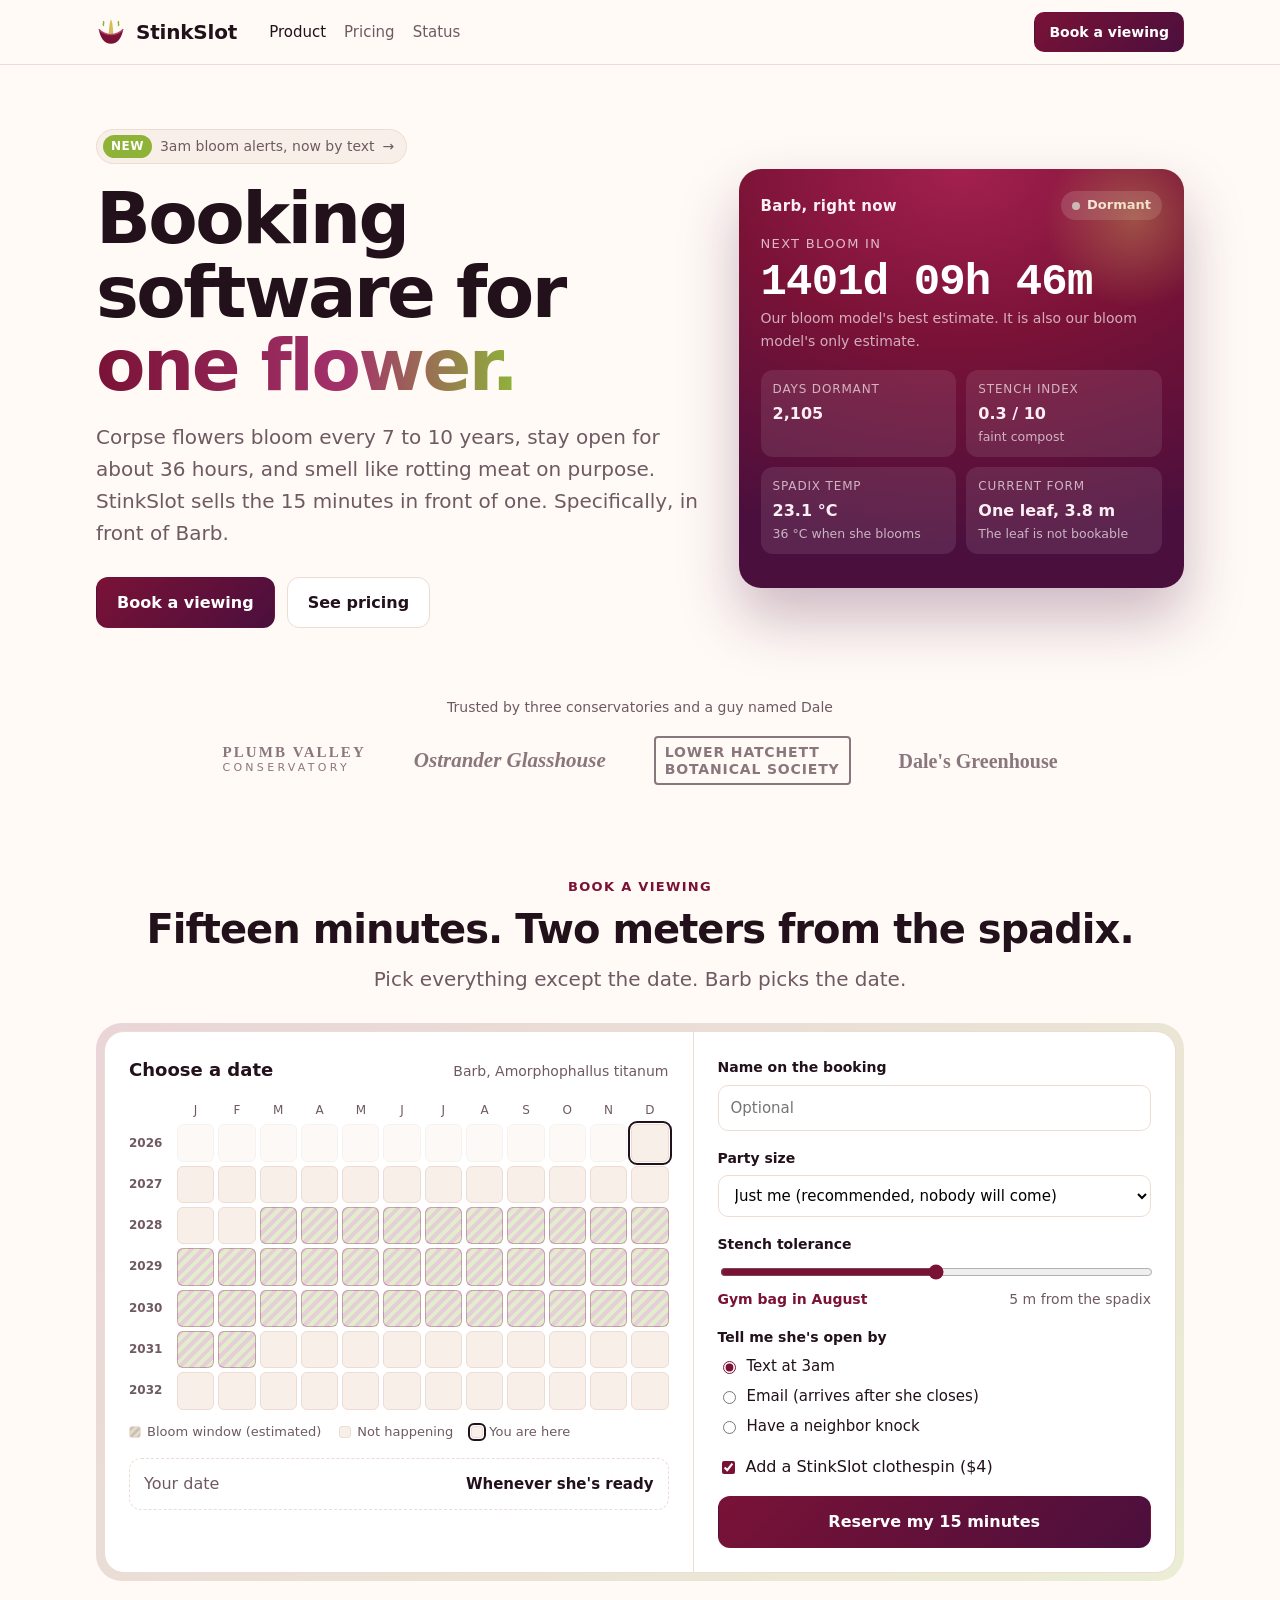
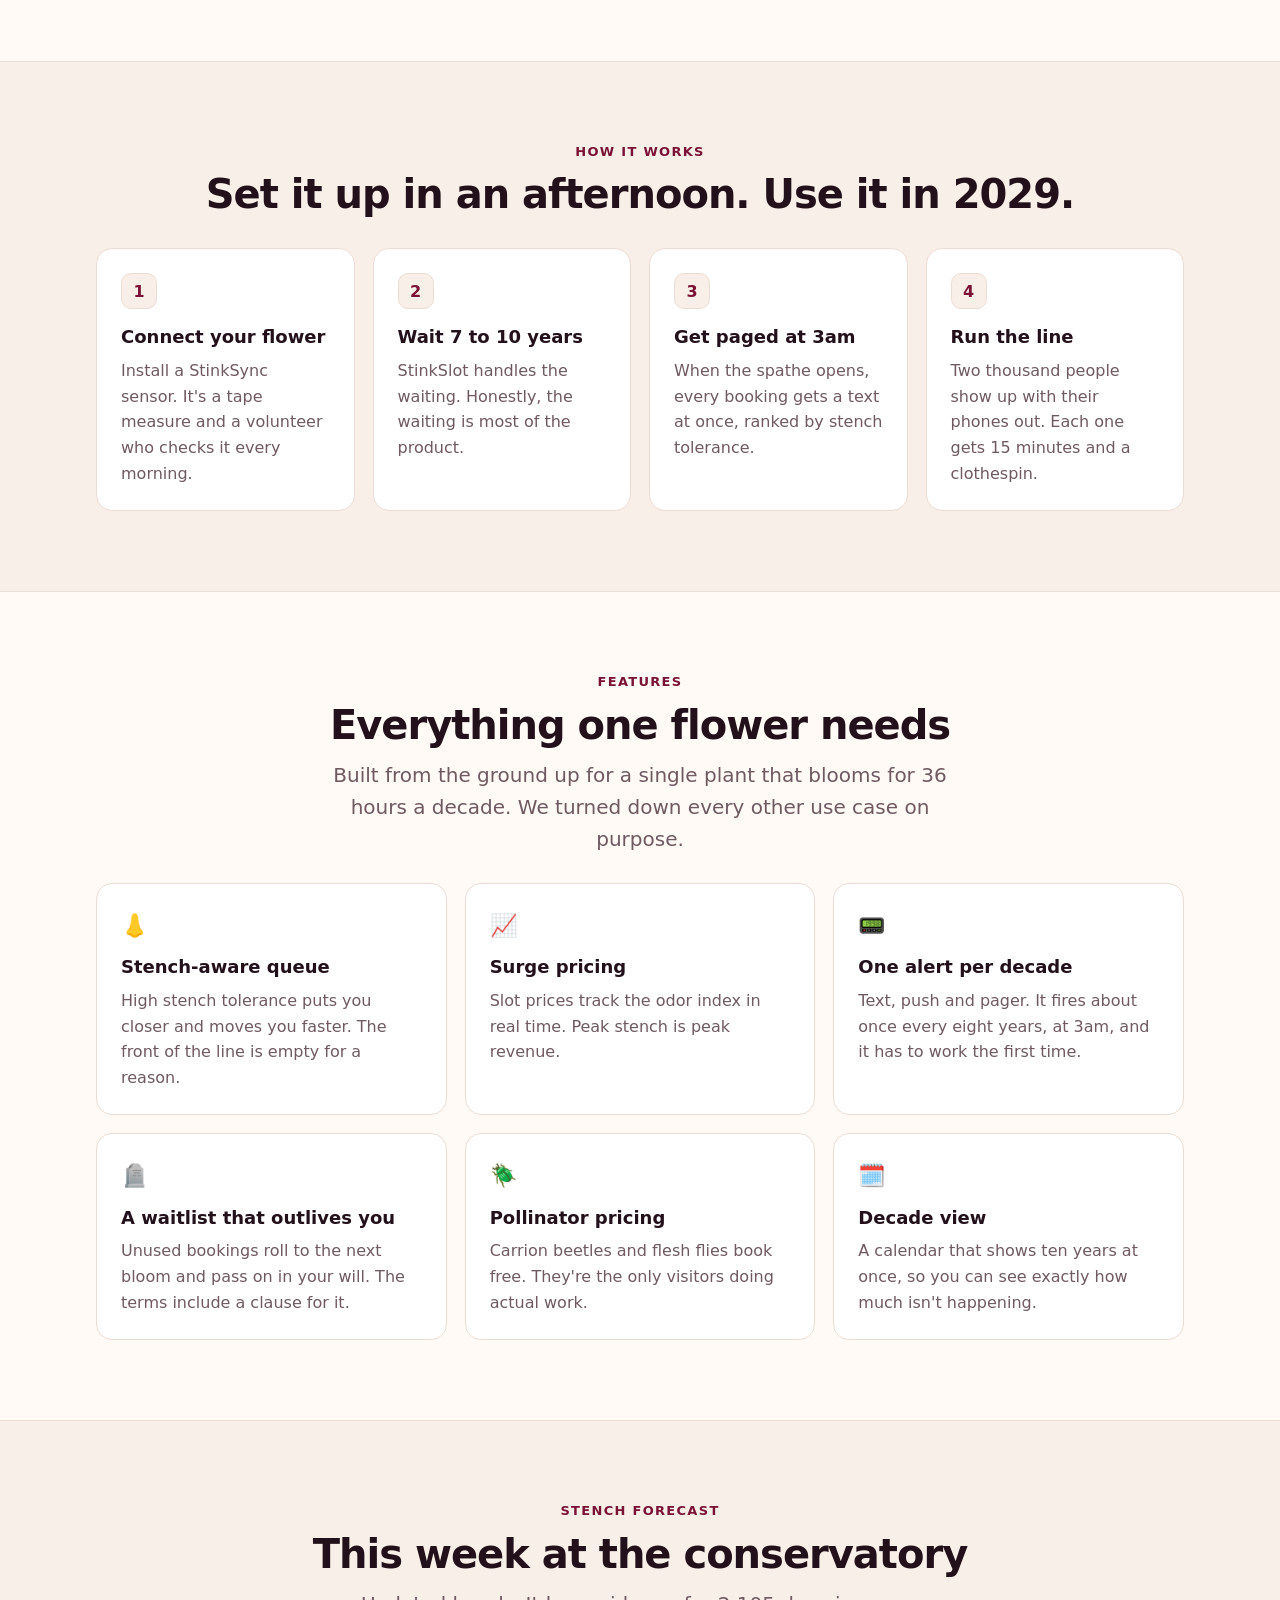
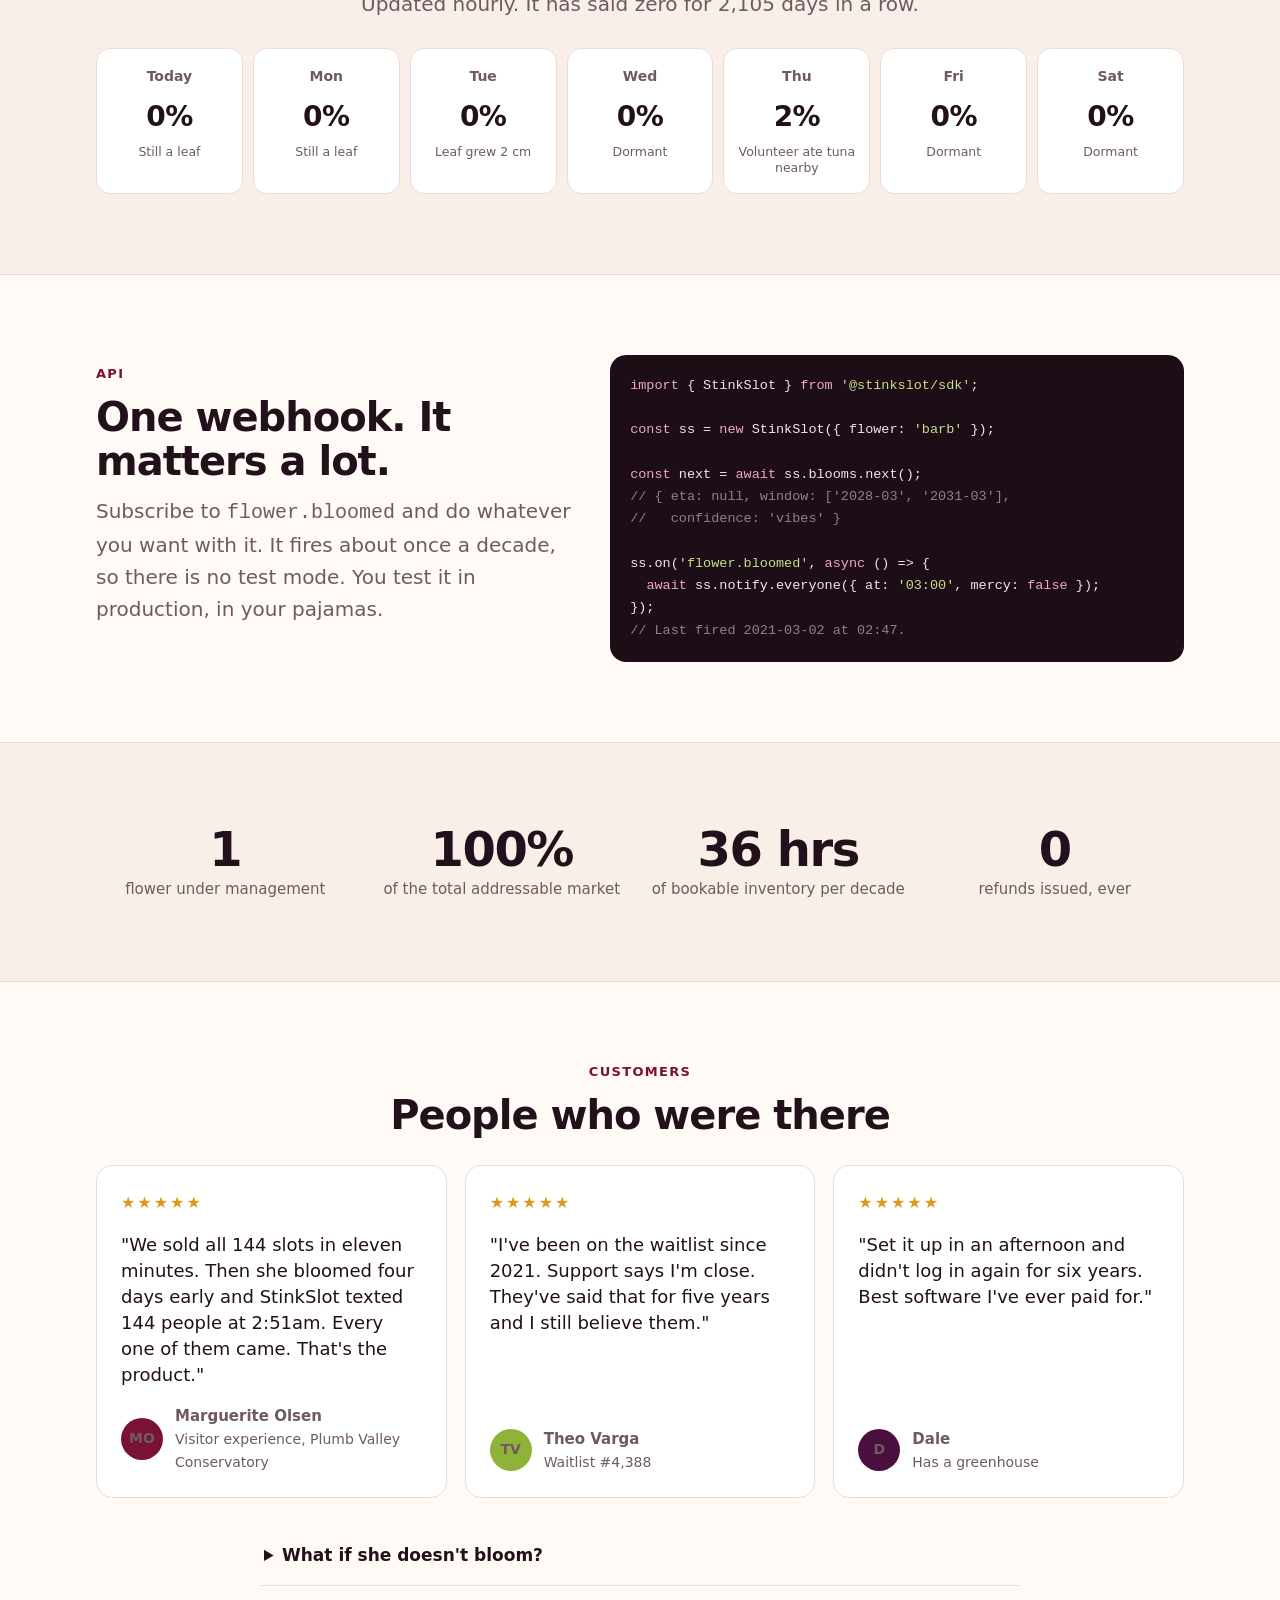
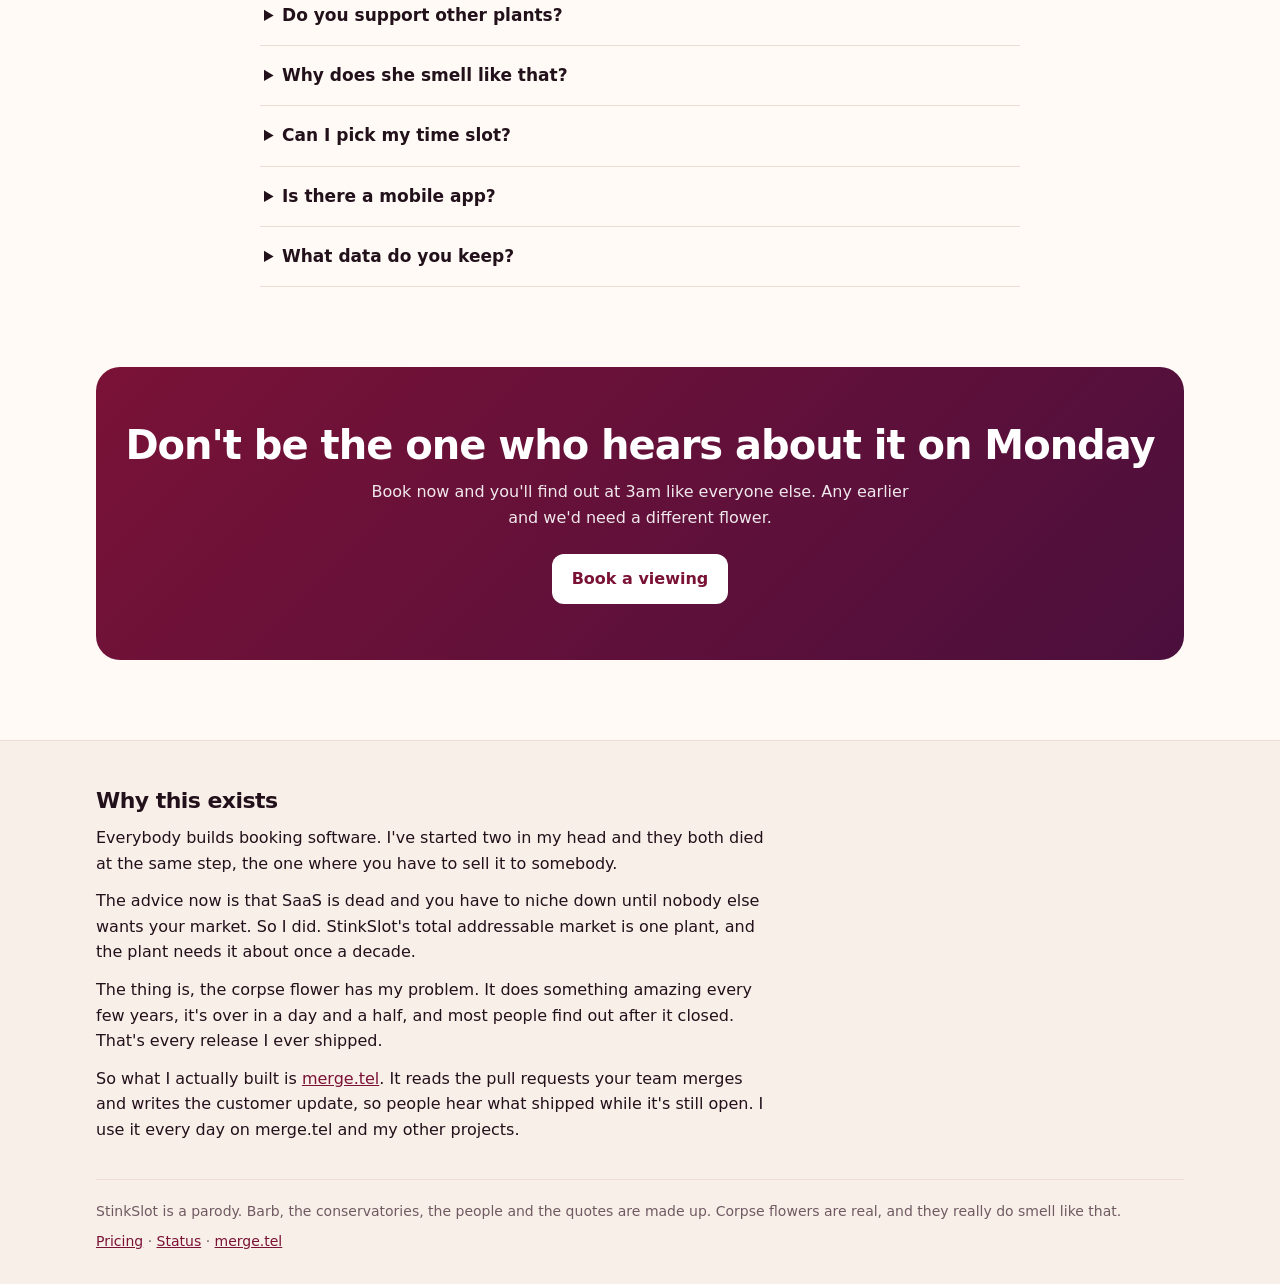
==== index.html @ 562922c7 "StinkSlot: booking software for one corpse flower A parody landing page, pricing and status page, wi" ====
<!doctype html>
<html lang="en">
<head>
<meta charset="utf-8">
<meta name="viewport" content="width=device-width, initial-scale=1">
<title>StinkSlot · Booking software for one flower</title>
<meta name="description" content="StinkSlot books the 15-minute viewing slots in front of a corpse flower. It blooms every 7 to 10 years, stays open about 36 hours and smells like rotting meat. A parody.">
<meta property="og:title" content="StinkSlot · Booking software for one flower">
<meta property="og:description" content="Corpse flowers bloom every 7 to 10 years and smell like rotting meat. StinkSlot sells the 15 minutes in front of one. A parody.">
<meta property="og:image" content="https://mergetel.github.io/stinkslot/assets/og.png">
<meta property="og:type" content="website">
<meta name="twitter:card" content="summary_large_image">
<link rel="icon" href="assets/favicon.svg" type="image/svg+xml">
<link rel="stylesheet" href="assets/site.css">
<style>
  .hero { padding: 64px 0 40px; }
  .hero-grid { display: grid; grid-template-columns: 1.15fr .85fr; gap: 40px; align-items: center; }
  .hero .ctas { display: flex; flex-wrap: wrap; gap: 12px; }

  /* Barb, right now */
  .live { position: relative; padding: 22px; border-radius: 22px; color: #fbeff3; background: radial-gradient(120% 90% at 50% 0%, #a3204f 0%, var(--brand) 45%, var(--brand-2) 100%); box-shadow: 0 30px 60px rgba(75, 15, 61, .28); overflow: hidden; }
  .live::after { content: ''; position: absolute; right: -40px; top: -40px; width: 180px; height: 180px; border-radius: 50%; background: radial-gradient(circle, rgba(212, 189, 92, .35), transparent 70%); }
  .live-top { display: flex; align-items: center; justify-content: space-between; gap: 12px; margin-bottom: 14px; }
  .live-top b { font-size: 15px; letter-spacing: .02em; }
  .pill { display: inline-flex; align-items: center; gap: 7px; padding: 4px 11px; border-radius: 999px; background: rgba(255, 255, 255, .14); font-size: 13px; font-weight: 600; }
  .pill i { width: 8px; height: 8px; border-radius: 50%; background: var(--dormant); }
  .count { margin: 4px 0 2px; font: 800 clamp(30px, 4.4vw, 44px)/1.05 ui-monospace, SFMono-Regular, Menlo, Consolas, monospace; letter-spacing: -.02em; font-variant-numeric: tabular-nums; color: #fff; }
  .count-label { margin: 0; font-size: 13px; text-transform: uppercase; letter-spacing: .1em; opacity: .75; }
  .live dl { display: grid; grid-template-columns: 1fr 1fr; gap: 10px; margin: 18px 0 12px; }
  .live dl div { padding: 10px 12px; border-radius: 12px; background: rgba(255, 255, 255, .09); }
  .live dt { font-size: 12px; text-transform: uppercase; letter-spacing: .07em; opacity: .7; }
  .live dd { margin: 2px 0 0; font-weight: 700; font-variant-numeric: tabular-nums; }
  .live dd small { display: block; font-weight: 500; opacity: .7; font-size: 12.5px; }
  .live .fine { color: rgba(251, 239, 243, .7); margin: 0; }

  /* Logos */
  .logos { padding: 28px 0 12px; }
  .logos p { margin: 0 0 18px; color: var(--muted); font-size: 14px; text-align: center; }
  .logo-row { display: flex; flex-wrap: wrap; justify-content: center; align-items: center; gap: 18px 48px; color: #8a767d; }
  .logo-row span { white-space: nowrap; }
  .lg1 { font: 800 15px/1 Georgia, serif; letter-spacing: .14em; text-transform: uppercase; }
  .lg1 small { display: block; font: 500 11px/1.4 ui-sans-serif, system-ui; letter-spacing: .3em; }
  .lg2 { font: italic 600 21px/1 Georgia, serif; }
  .lg3 { font: 700 14px/1.15 ui-sans-serif, system-ui; text-transform: uppercase; letter-spacing: .06em; border: 2px solid currentColor; padding: 6px 9px; border-radius: 4px; }
  .lg4 { font: 700 20px/1 "Comic Sans MS", "Chalkboard SE", cursive; }

  /* Booking */
  .book { margin-top: 8px; padding: 8px; border-radius: 26px; background: linear-gradient(135deg, rgba(122, 18, 54, .16), rgba(143, 179, 57, .18)); }
  .book-inner { display: grid; grid-template-columns: minmax(0, 1.1fr) minmax(0, .9fr); background: #fff; border: 1px solid var(--line); border-radius: 20px; overflow: hidden; }
  .book-cal { padding: 24px; border-right: 1px solid var(--line); }
  .book-form { padding: 24px; display: grid; grid-template-columns: minmax(0, 1fr); gap: 16px; align-content: start; }
  .book h3 { display: flex; flex-wrap: wrap; align-items: baseline; justify-content: space-between; gap: 10px; }
  .book h3 span { color: var(--muted); font-size: 14px; font-weight: 500; }
  .decade { display: grid; grid-template-columns: 44px repeat(12, 1fr); gap: 4px; margin: 16px 0 12px; font-size: 12px; }
  .decade .yr { align-self: center; color: var(--muted); font-weight: 700; font-variant-numeric: tabular-nums; }
  .decade .mh { text-align: center; color: var(--muted); }
  .decade button { aspect-ratio: 1; min-width: 0; padding: 0; border: 1px solid var(--line); border-radius: 6px; background: var(--soft); cursor: pointer; }
  .decade button:hover { border-color: var(--brand); }
  .decade button.past { opacity: .35; }
  .decade button.win { background: repeating-linear-gradient(135deg, rgba(122, 18, 54, .2) 0 4px, rgba(143, 179, 57, .25) 4px 8px); border-color: rgba(122, 18, 54, .3); }
  .decade button.now { outline: 2px solid var(--text); outline-offset: 1px; }
  .legend { display: flex; flex-wrap: wrap; gap: 8px 18px; margin: 0; padding: 0; list-style: none; color: var(--muted); font-size: 13px; }
  .legend i { display: inline-block; width: 12px; height: 12px; margin-right: 6px; border-radius: 3px; vertical-align: -2px; background: var(--soft); border: 1px solid var(--line); }
  .legend .w i { background: repeating-linear-gradient(135deg, rgba(122, 18, 54, .3) 0 3px, rgba(143, 179, 57, .35) 3px 6px); }
  .legend .n i { outline: 2px solid var(--text); outline-offset: 1px; }
  .datebox { display: flex; flex-wrap: wrap; justify-content: space-between; align-items: center; gap: 12px; margin-top: 16px; padding: 12px 14px; border: 1px dashed var(--line); border-radius: 12px; }
  .datebox b { font-size: 15px; }

  .field { display: grid; grid-template-columns: minmax(0, 1fr); gap: 6px; }
  .field > label, .field > span { font-weight: 600; font-size: 14px; }
  .field input[type=text], .field select { width: 100%; min-width: 0; padding: 10px 12px; border: 1px solid var(--line); border-radius: 10px; font: inherit; font-size: 15px; background: #fff; }
  .field input[type=range] { width: 100%; accent-color: var(--brand); }
  .tol { display: flex; justify-content: space-between; gap: 10px; font-size: 14px; }
  .tol b { color: var(--brand); }
  .radios { display: grid; gap: 6px; font-size: 15px; }
  .radios label, .check { display: flex; align-items: center; gap: 8px; cursor: pointer; }
  .radios input, .check input { accent-color: var(--brand); }

  .ticket { display: none; grid-column: 1 / -1; padding: 28px 24px; border-top: 1px solid var(--line); background: linear-gradient(180deg, #fff6f1, #fff); }
  .ticket.on { display: block; animation: rise .5s ease both; }
  @keyframes rise { from { opacity: 0; transform: translateY(8px); } to { opacity: 1; transform: none; } }
  .ticket .label { margin: 0 0 6px; color: var(--muted); font-size: 13px; font-weight: 700; letter-spacing: .08em; text-transform: uppercase; }
  .ticket h3 { font-size: clamp(24px, 3.6vw, 34px); letter-spacing: -.02em; display: block; }
  .stub { display: grid; grid-template-columns: repeat(4, 1fr); gap: 10px; margin: 16px 0 14px; }
  .stub div { padding: 12px 14px; border: 1px solid var(--line); border-radius: 12px; background: #fff; }
  .stub dt { color: var(--muted); font-size: 12px; font-weight: 700; letter-spacing: .06em; text-transform: uppercase; }
  .stub dd { margin: 2px 0 0; font-weight: 700; }
  .ticket .actions { display: flex; flex-wrap: wrap; gap: 10px; margin-bottom: 10px; }

  /* Steps, features */
  .g4 { grid-template-columns: repeat(4, 1fr); }
  .step .n { display: grid; place-items: center; width: 36px; height: 36px; margin-bottom: 14px; border-radius: 10px; background: var(--soft); border: 1px solid var(--line); font-weight: 800; color: var(--brand); }
  .feat .ico { font-size: 22px; margin-bottom: 10px; }
  .feat p, .step p { margin: 0; color: var(--muted); }

  /* Forecast */
  .forecast { display: grid; grid-template-columns: repeat(7, 1fr); gap: 10px; margin-top: 28px; }
  .day { padding: 16px 10px; border: 1px solid var(--line); border-radius: 14px; background: #fff; text-align: center; }
  .day b { display: block; font-size: 14px; color: var(--muted); }
  .day .pct { display: block; margin: 8px 0 4px; font-size: 28px; font-weight: 800; letter-spacing: -.02em; }
  .day small { color: var(--muted); font-size: 12.5px; line-height: 1.3; display: block; }

  /* API */
  .api { display: grid; grid-template-columns: 1fr 1.2fr; gap: 36px; align-items: center; }
  pre.code { margin: 0; padding: 20px; border-radius: 16px; background: #1c0d16; color: #f1e6ea; font: 13.5px/1.65 ui-monospace, SFMono-Regular, Menlo, Consolas, monospace; overflow-x: auto; white-space: pre; }
  pre.code .c { color: #957f88; }
  pre.code .s { color: #c8df8a; }
  pre.code .k { color: #f0a8c3; }

  /* Stats */
  .stats { display: grid; grid-template-columns: repeat(4, 1fr); gap: 18px; text-align: center; }
  .stats b { display: block; font-size: clamp(30px, 5vw, 48px); letter-spacing: -.03em; line-height: 1.1; }
  .stats span { color: var(--muted); font-size: 15px; }

  /* Testimonials */
  .quote { display: flex; flex-direction: column; gap: 16px; }
  .quote blockquote { margin: 0; font-size: 18px; line-height: 1.45; font-weight: 500; }
  .who { display: flex; align-items: center; gap: 12px; margin-top: auto; }
  .av { display: grid; place-items: center; flex: none; width: 42px; height: 42px; border-radius: 50%; color: #fff; font-weight: 800; font-size: 15px; }
  .who b { display: block; font-size: 15px; }
  .who span { color: var(--muted); font-size: 14px; }
  .stars { color: var(--warn); letter-spacing: 2px; }

  /* FAQ */
  .faq { max-width: 760px; margin: 28px auto 0; }
  .faq details { border-bottom: 1px solid var(--line); padding: 16px 4px; }
  .faq summary { cursor: pointer; font-weight: 700; font-size: 17px; }
  .faq details p { margin: 10px 0 0; color: var(--muted); }

  .cta { padding: 56px 24px; border-radius: 24px; text-align: center; color: #fff; background: linear-gradient(135deg, var(--brand), var(--brand-2)); }
  .cta h2 { color: #fff; }
  .cta p { margin: 0 auto 24px; max-width: 540px; opacity: .9; }
  .cta .btn { background: #fff; color: var(--brand); border: 0; }

  @media (max-width: 960px) {
    .hero-grid, .book-inner, .api { grid-template-columns: minmax(0, 1fr); }
    .book-cal { border-right: 0; border-bottom: 1px solid var(--line); }
    .g4 { grid-template-columns: repeat(2, 1fr); }
    .forecast { grid-template-columns: repeat(4, 1fr); }
    .stub { grid-template-columns: repeat(2, 1fr); }
    .stats { grid-template-columns: repeat(2, 1fr); }
  }
  @media (max-width: 560px) {
    .hero { padding-top: 40px; }
    .g4 { grid-template-columns: 1fr; }
    .forecast { grid-template-columns: repeat(2, 1fr); }
    .decade { grid-template-columns: 34px repeat(12, 1fr); gap: 2px; font-size: 10px; }
    .decade button { border-radius: 3px; }
  }
</style>
</head>
<body>
<header id="nav"></header>

<main>
  <section class="hero">
    <div class="wrap hero-grid">
      <div>
        <a class="eyebrow" href="status/"><b>NEW</b> <span>3am bloom alerts, now by text</span> →</a>
        <h1>Booking software for <span class="grad">one flower.</span></h1>
        <p class="lede">Corpse flowers bloom every 7 to 10 years, stay open for about 36 hours, and smell like rotting meat on purpose. StinkSlot sells the 15 minutes in front of one. Specifically, in front of Barb.</p>
        <div class="ctas">
          <a class="btn btn-primary" href="#book">Book a viewing</a>
          <a class="btn" href="pricing/">See pricing</a>
        </div>
      </div>

      <aside class="live" aria-labelledby="live-h">
        <div class="live-top">
          <b id="live-h">Barb, right now</b>
          <span class="pill"><i></i> Dormant</span>
        </div>
        <p class="count-label">Next bloom in</p>
        <p class="count" id="countdown" aria-live="off">????d ??h ??m</p>
        <p class="fine">Our bloom model's best estimate. It is also our bloom model's only estimate.</p>
        <dl>
          <div><dt>Days dormant</dt><dd data-dormant>0</dd></div>
          <div><dt>Stench index</dt><dd><span id="stench">0.2</span> / 10<small>faint compost</small></dd></div>
          <div><dt>Spadix temp</dt><dd><span id="temp">23.8</span> °C<small>36 °C when she blooms</small></dd></div>
          <div><dt>Current form</dt><dd>One leaf, <span id="leaf">4.1</span> m<small>The leaf is not bookable</small></dd></div>
        </dl>
      </aside>
    </div>
  </section>

  <section class="logos" aria-label="Customers">
    <div class="wrap">
      <p>Trusted by three conservatories and a guy named Dale</p>
      <div class="logo-row">
        <span class="lg1">Plumb Valley<small>Conservatory</small></span>
        <span class="lg2">Ostrander Glasshouse</span>
        <span class="lg3">Lower Hatchett<br>Botanical Society</span>
        <span class="lg4">Dale's Greenhouse</span>
      </div>
    </div>
  </section>

  <section class="block" id="book">
    <div class="wrap">
      <div class="center">
        <p class="kicker">Book a viewing</p>
        <h2>Fifteen minutes. Two meters from the spadix.</h2>
        <p class="lede">Pick everything except the date. Barb picks the date.</p>
      </div>

      <div class="book">
        <form class="book-inner" id="form" autocomplete="off">
          <div class="book-cal">
            <h3>Choose a date <span>Barb, Amorphophallus titanum</span></h3>
            <div class="decade" id="decade" role="group" aria-label="Seven years of months"></div>
            <ul class="legend">
              <li class="w"><i></i>Bloom window (estimated)</li>
              <li><i></i>Not happening</li>
              <li class="n"><i></i>You are here</li>
            </ul>
            <div class="datebox">
              <span class="muted">Your date</span>
              <b>Whenever she's ready</b>
            </div>
          </div>

          <div class="book-form">
            <div class="field">
              <label for="name">Name on the booking</label>
              <input type="text" id="name" maxlength="40" placeholder="Optional" spellcheck="false">
            </div>
            <div class="field">
              <label for="party">Party size</label>
              <select id="party">
                <option value="1">Just me (recommended, nobody will come)</option>
                <option value="2">2 people</option>
                <option value="3">3 people</option>
                <option value="4">4 people</option>
                <option value="30">A school group (please don't)</option>
              </select>
            </div>
            <div class="field">
              <label for="tol">Stench tolerance</label>
              <input type="range" id="tol" min="1" max="5" step="1" value="3">
              <div class="tol"><b id="tol-name">Gym bag in August</b><span class="muted" id="tol-dist">5 m from the spadix</span></div>
            </div>
            <div class="field">
              <span>Tell me she's open by</span>
              <div class="radios">
                <label><input type="radio" name="notify" value="Text at 3am" checked> Text at 3am</label>
                <label><input type="radio" name="notify" value="Email, after she closes"> Email (arrives after she closes)</label>
                <label><input type="radio" name="notify" value="A neighbor knocks"> Have a neighbor knock</label>
              </div>
            </div>
            <label class="check"><input type="checkbox" id="pin" checked> Add a StinkSlot clothespin ($4)</label>
            <button class="btn btn-primary" id="go" type="submit">Reserve my 15 minutes</button>
          </div>

          <div class="ticket" id="ticket" aria-live="polite">
            <p class="label">Booking <span id="t-id">SS-000000</span></p>
            <h3 id="t-head">You're booked. Probably.</h3>
            <dl class="stub">
              <div><dt>When</dt><dd>Mar 2028 to Mar 2031</dd></div>
              <div><dt>Time</dt><dd>15 min, likely 1am to 5am</dd></div>
              <div><dt>Place in line</dt><dd id="t-pos">#4,812</dd></div>
              <div><dt>Distance</dt><dd id="t-dist">5 m</dd></div>
              <div><dt>Alert</dt><dd id="t-alert">Text at 3am</dd></div>
              <div><dt>Party</dt><dd id="t-party">1</dd></div>
              <div><dt>Refundable</dt><dd>No</dd></div>
              <div><dt>Transferable</dt><dd>In your will</dd></div>
            </dl>
            <div class="actions">
              <button class="btn btn-primary" id="ics" type="button">Add to calendar</button>
              <button class="btn" id="copy" type="button">Copy booking</button>
              <button class="btn" id="again" type="button">Book another</button>
            </div>
            <p class="fine" id="t-note">The calendar event is all day for three years. Your phone will be fine.</p>
          </div>
        </form>
      </div>
    </div>
  </section>

  <section class="block soft">
    <div class="wrap">
      <div class="center">
        <p class="kicker">How it works</p>
        <h2>Set it up in an afternoon. Use it in 2029.</h2>
      </div>
      <div class="grid g4" style="margin-top:32px">
        <div class="card step"><div class="n">1</div><h3>Connect your flower</h3><p>Install a StinkSync sensor. It's a tape measure and a volunteer who checks it every morning.</p></div>
        <div class="card step"><div class="n">2</div><h3>Wait 7 to 10 years</h3><p>StinkSlot handles the waiting. Honestly, the waiting is most of the product.</p></div>
        <div class="card step"><div class="n">3</div><h3>Get paged at 3am</h3><p>When the spathe opens, every booking gets a text at once, ranked by stench tolerance.</p></div>
        <div class="card step"><div class="n">4</div><h3>Run the line</h3><p>Two thousand people show up with their phones out. Each one gets 15 minutes and a clothespin.</p></div>
      </div>
    </div>
  </section>

  <section class="block">
    <div class="wrap">
      <div class="center">
        <p class="kicker">Features</p>
        <h2>Everything one flower needs</h2>
        <p class="lede">Built from the ground up for a single plant that blooms for 36 hours a decade. We turned down every other use case on purpose.</p>
      </div>
      <div class="grid g3">
        <div class="card feat"><div class="ico" aria-hidden="true">👃</div><h3>Stench-aware queue</h3><p>High stench tolerance puts you closer and moves you faster. The front of the line is empty for a reason.</p></div>
        <div class="card feat"><div class="ico" aria-hidden="true">📈</div><h3>Surge pricing</h3><p>Slot prices track the odor index in real time. Peak stench is peak revenue.</p></div>
        <div class="card feat"><div class="ico" aria-hidden="true">📟</div><h3>One alert per decade</h3><p>Text, push and pager. It fires about once every eight years, at 3am, and it has to work the first time.</p></div>
        <div class="card feat"><div class="ico" aria-hidden="true">🪦</div><h3>A waitlist that outlives you</h3><p>Unused bookings roll to the next bloom and pass on in your will. The terms include a clause for it.</p></div>
        <div class="card feat"><div class="ico" aria-hidden="true">🪲</div><h3>Pollinator pricing</h3><p>Carrion beetles and flesh flies book free. They're the only visitors doing actual work.</p></div>
        <div class="card feat"><div class="ico" aria-hidden="true">🗓️</div><h3>Decade view</h3><p>A calendar that shows ten years at once, so you can see exactly how much isn't happening.</p></div>
      </div>
    </div>
  </section>

  <section class="block soft">
    <div class="wrap">
      <div class="center">
        <p class="kicker">Stench forecast</p>
        <h2>This week at the conservatory</h2>
        <p class="lede">Updated hourly. It has said zero for <span data-dormant>0</span> days in a row.</p>
      </div>
      <div class="forecast" id="forecast"></div>
    </div>
  </section>

  <section class="block">
    <div class="wrap api">
      <div>
        <p class="kicker">API</p>
        <h2>One webhook. It matters a lot.</h2>
        <p class="lede">Subscribe to <code>flower.bloomed</code> and do whatever you want with it. It fires about once a decade, so there is no test mode. You test it in production, in your pajamas.</p>
      </div>
      <pre class="code" aria-label="Code sample"><span class="k">import</span> { StinkSlot } <span class="k">from</span> <span class="s">'@stinkslot/sdk'</span>;

<span class="k">const</span> ss = <span class="k">new</span> StinkSlot({ flower: <span class="s">'barb'</span> });

<span class="k">const</span> next = <span class="k">await</span> ss.blooms.next();
<span class="c">// { eta: null, window: ['2028-03', '2031-03'],</span>
<span class="c">//   confidence: 'vibes' }</span>

ss.on(<span class="s">'flower.bloomed'</span>, <span class="k">async</span> () =&gt; {
  <span class="k">await</span> ss.notify.everyone({ at: <span class="s">'03:00'</span>, mercy: <span class="k">false</span> });
});
<span class="c">// Last fired 2021-03-02 at 02:47.</span></pre>
    </div>
  </section>

  <section class="block soft">
    <div class="wrap stats">
      <div><b>1</b><span>flower under management</span></div>
      <div><b>100%</b><span>of the total addressable market</span></div>
      <div><b>36 hrs</b><span>of bookable inventory per decade</span></div>
      <div><b>0</b><span>refunds issued, ever</span></div>
    </div>
  </section>

  <section class="block">
    <div class="wrap">
      <div class="center">
        <p class="kicker">Customers</p>
        <h2>People who were there</h2>
      </div>
      <div class="grid g3" style="margin-top:28px">
        <figure class="card quote" style="margin:0">
          <div class="stars" aria-label="5 stars">★★★★★</div>
          <blockquote>"We sold all 144 slots in eleven minutes. Then she bloomed four days early and StinkSlot texted 144 people at 2:51am. Every one of them came. That's the product."</blockquote>
          <figcaption class="who"><span class="av" style="background:#7a1236">MO</span><span><b>Marguerite Olsen</b><span>Visitor experience, Plumb Valley Conservatory</span></span></figcaption>
        </figure>
        <figure class="card quote" style="margin:0">
          <div class="stars" aria-label="5 stars">★★★★★</div>
          <blockquote>"I've been on the waitlist since 2021. Support says I'm close. They've said that for five years and I still believe them."</blockquote>
          <figcaption class="who"><span class="av" style="background:#8fb339">TV</span><span><b>Theo Varga</b><span>Waitlist #4,388</span></span></figcaption>
        </figure>
        <figure class="card quote" style="margin:0">
          <div class="stars" aria-label="5 stars">★★★★★</div>
          <blockquote>"Set it up in an afternoon and didn't log in again for six years. Best software I've ever paid for."</blockquote>
          <figcaption class="who"><span class="av" style="background:#4b0f3d">D</span><span><b>Dale</b><span>Has a greenhouse</span></span></figcaption>
        </figure>
      </div>

      <div class="faq">
        <details>
          <summary>What if she doesn't bloom?</summary>
          <p>Your booking rolls over to the next bloom. If that's after you die, it goes to whoever you named in your will. The booking form has a clause for this, which you agreed to.</p>
        </details>
        <details>
          <summary>Do you support other plants?</summary>
          <p>No. Booking software for everyone is the most crowded market in software. Booking software for one specific flower in one specific glasshouse has no competitors at all. We checked. The 17-year cicada came up, and we decided it's a different vertical.</p>
        </details>
        <details>
          <summary>Why does she smell like that?</summary>
          <p>When Barb blooms she heats her spadix to about body temperature and pushes out dimethyl trisulfide, which smells like rotting meat, and isovaleric acid, which smells like feet. It brings in carrion beetles. It's working as designed.</p>
        </details>
        <details>
          <summary>Can I pick my time slot?</summary>
          <p>No. Barb opens when she opens, usually at night. You get 15 minutes, and the time is in the text.</p>
        </details>
        <details>
          <summary>Is there a mobile app?</summary>
          <p>There's a push notification. It fires once a decade at 3am. That's the app.</p>
        </details>
        <details>
          <summary>What data do you keep?</summary>
          <p>Your name, your phone number and your stench tolerance. The tolerance is the sensitive one. Nothing on this page is actually sent anywhere, because StinkSlot isn't real.</p>
        </details>
      </div>
    </div>
  </section>

  <section class="wrap" style="padding-bottom:40px">
    <div class="cta">
      <h2>Don't be the one who hears about it on Monday</h2>
      <p>Book now and you'll find out at 3am like everyone else. Any earlier and we'd need a different flower.</p>
      <a class="btn" href="#book">Book a viewing</a>
    </div>
  </section>
</main>

<footer id="foot"></footer>
<script src="assets/site.js"></script>
<script>
(() => {
  const B = window.BARB;
  const $ = (id) => document.getElementById(id);
  const now = new Date();

  // A small seeded random, so the live numbers hold still for a day.
  let seed = Math.floor(now.getTime() / 86400000);
  const rand = () => { seed = (seed * 1103515245 + 12345) % 2147483648; return seed / 2147483648; };

  $('stench').textContent = (0.1 + rand() * 0.3).toFixed(1);
  $('temp').textContent = (22.6 + rand() * 2.2).toFixed(1);
  $('leaf').textContent = (3.8 + rand() * 0.8).toFixed(1);

  // The countdown never settles on a number.
  const pad = (n, w) => String(n).padStart(w, '0');
  const r = (max) => Math.floor(Math.random() * max);
  const tick = () => { $('countdown').textContent = `${pad(r(3650), 4)}d ${pad(r(24), 2)}h ${pad(r(60), 2)}m`; };
  if (!matchMedia('(prefers-reduced-motion: reduce)').matches) setInterval(tick, 90);
  else $('countdown').textContent = 'Unknown';

  // Seven years of months. Every one of them is a button, none of them work.
  const MONTHS = ['J', 'F', 'M', 'A', 'M', 'J', 'J', 'A', 'S', 'O', 'N', 'D'];
  const NAMES = ['January', 'February', 'March', 'April', 'May', 'June', 'July', 'August', 'September', 'October', 'November', 'December'];
  const firstYear = now.getFullYear();
  const dec = $('decade');
  dec.insertAdjacentHTML('beforeend', '<span></span>' + MONTHS.map((m) => `<span class="mh" aria-hidden="true">${m}</span>`).join(''));
  for (let y = firstYear; y < firstYear + 7; y++) {
    dec.insertAdjacentHTML('beforeend', `<span class="yr">${y}</span>`);
    for (let m = 0; m < 12; m++) {
      const d = new Date(y, m, 15);
      const cls = [];
      if (d >= B.windowStart && d < B.windowEnd) cls.push('win');
      if (y === now.getFullYear() && m === now.getMonth()) cls.push('now');
      else if (d < now) cls.push('past');
      const what = cls.includes('win') ? 'in the bloom window' : 'not happening';
      dec.insertAdjacentHTML('beforeend', `<button type="button" class="${cls.join(' ')}" aria-label="${NAMES[m]} ${y}, ${what}"></button>`);
    }
  }
  const NOPE = [
    'Barb picks the date. You get a text.',
    "That month is open. Barb just isn't.",
    "Choosing a date is an Enterprise feature. Barb isn't on Enterprise.",
    "We'll pass it on to Barb. She doesn't read.",
    'You can look at the calendar. Looking is free.',
  ];
  let nope = 0;
  dec.addEventListener('click', (e) => {
    if (e.target.tagName !== 'BUTTON') return;
    window.toast(NOPE[nope++ % NOPE.length]);
  });

  // Stench tolerance.
  const TOL = [
    ['Scented candle', 15],
    ["Teenager's bedroom", 9],
    ['Gym bag in August', 5],
    ['Dumpster behind a fish market', 2],
    ["I've worked in a morgue", 0.5],
  ];
  const tol = $('tol');
  const showTol = () => {
    const [name, m] = TOL[tol.value - 1];
    $('tol-name').textContent = name;
    $('tol-dist').textContent = `${m} m from the spadix`;
  };
  tol.addEventListener('input', showTol);
  showTol();

  // Stench forecast, a week from today.
  const DAYS = ['Sun', 'Mon', 'Tue', 'Wed', 'Thu', 'Fri', 'Sat'];
  const NOTES = ['Dormant', 'Still a leaf', 'Dormant', 'Leaf grew 2 cm', 'Dormant', 'Dormant', 'Still a leaf'];
  const tuna = 2 + Math.floor(rand() * 5);
  $('forecast').innerHTML = Array.from({ length: 7 }, (_, i) => {
    const d = new Date(now.getTime() + i * 86400000);
    const note = i === tuna ? 'Volunteer ate tuna nearby' : NOTES[(d.getDate() + i) % NOTES.length];
    const pct = i === tuna ? 2 : 0;
    return `<div class="day"><b>${i === 0 ? 'Today' : DAYS[d.getDay()]}</b><span class="pct">${pct}%</span><small>${note}</small></div>`;
  }).join('');

  // The booking.
  let booking = null;
  const form = $('form');
  const go = $('go');
  form.addEventListener('submit', (e) => {
    e.preventDefault();
    go.disabled = true;
    go.textContent = 'Checking with Barb…';
    setTimeout(() => { go.textContent = "Barb didn't answer. Booking anyway…"; }, 1100);
    setTimeout(() => {
      const t = Number(tol.value);
      const name = $('name').value.trim();
      const party = $('party');
      const id = 'SS-' + String(Math.floor(100000 + Math.random() * 900000));
      let pos = 4200 + Math.floor(Math.random() * 1400);
      if (t === 5) pos -= 1200;
      const alert = form.querySelector('input[name=notify]:checked').value;
      booking = { id, name, pos, dist: TOL[t - 1][1], alert, party: party.options[party.selectedIndex].text };

      $('t-id').textContent = id;
      $('t-head').textContent = name ? `${name}, you're booked. Probably.` : "You're booked. Probably.";
      $('t-pos').textContent = '#' + pos.toLocaleString('en-US');
      $('t-dist').textContent = `${booking.dist} m`;
      $('t-alert').textContent = alert;
      $('t-party').textContent = party.value === '30' ? 'A school group' : party.value;
      const notes = ['The calendar event is all day for three years. Your phone will be fine.'];
      if (t === 5) notes.push('Morgue tier skips 1,200 people, because nobody else wants to stand that close.');
      if (party.value === '30') notes.push("We've told the conservatory. They said \"oh no.\"");
      if ($('pin').checked) notes.push('Your clothespin ships when she blooms.');
      $('t-note').textContent = notes.join(' ');

      $('ticket').classList.add('on');
      $('ticket').scrollIntoView({ behavior: 'smooth', block: 'nearest' });
      go.disabled = false;
      go.textContent = 'Reserve my 15 minutes';
    }, 2300);
  });

  const ymd = (d) => `${d.getFullYear()}${pad(d.getMonth() + 1, 2)}${pad(d.getDate(), 2)}`;
  $('ics').addEventListener('click', () => {
    if (!booking) return;
    const stamp = new Date().toISOString().replace(/[-:]/g, '').replace(/\.\d+/, '');
    const ics = [
      'BEGIN:VCALENDAR',
      'VERSION:2.0',
      'PRODID:-//StinkSlot//Parody//EN',
      'BEGIN:VEVENT',
      `UID:${booking.id}@stinkslot`,
      `DTSTAMP:${stamp}`,
      `DTSTART;VALUE=DATE:${ymd(B.windowStart)}`,
      `DTEND;VALUE=DATE:${ymd(B.windowEnd)}`,
      'SUMMARY:Corpse flower might bloom (StinkSlot)',
      `DESCRIPTION:Booking ${booking.id}. Your 15 minutes is somewhere in here. Bring a clothespin. StinkSlot is a parody.`,
      'END:VEVENT',
      'END:VCALENDAR',
    ].join('\r\n');
    const a = document.createElement('a');
    a.href = URL.createObjectURL(new Blob([ics], { type: 'text/calendar' }));
    a.download = `stinkslot-${booking.id}.ics`;
    a.click();
    setTimeout(() => URL.revokeObjectURL(a.href), 1000);
  });

  $('copy').addEventListener('click', async () => {
    if (!booking) return;
    const text = `I booked 15 minutes in front of a corpse flower. Date: whenever she's ready (2028 to 2031). Place in line: #${booking.pos.toLocaleString('en-US')}. Booking ${booking.id}. https://${window.SITE}/ (a parody)`;
    try { await navigator.clipboard.writeText(text); window.toast('Copied. Brag responsibly.'); }
    catch { window.toast("Your browser won't let this page copy. Select the booking and copy it by hand."); }
  });

  $('again').addEventListener('click', () => {
    $('ticket').classList.remove('on');
    form.reset();
    showTol();
    $('book').scrollIntoView({ behavior: 'smooth' });
  });
})();
</script>
</body>
</html>
---- assets/site.css ----
:root {
  --bg: #fffaf6;
  --soft: #f9efe9;
  --line: #eddcd3;
  --text: #22101a;
  --muted: #6f5a62;
  --brand: #7a1236;
  --brand-2: #4b0f3d;
  --brand-ink: #ffffff;
  --spadix: #d4bd5c;
  --stink: #8fb339;
  --ok: #2f8f4e;
  --warn: #d99a1e;
  --dormant: #c9b8c0;
  --radius: 16px;
  color-scheme: light;
}
* { box-sizing: border-box; }
html { scroll-behavior: smooth; }
body {
  margin: 0;
  background: var(--bg);
  color: var(--text);
  font: 16px/1.6 ui-sans-serif, system-ui, -apple-system, "Segoe UI", Roboto, sans-serif;
}
img, svg, canvas { max-width: 100%; }
a { color: var(--brand); }
.wrap { max-width: 1120px; margin: 0 auto; padding: 0 16px; }
.sr { position: absolute; width: 1px; height: 1px; overflow: hidden; clip: rect(0 0 0 0); white-space: nowrap; }

/* Nav */
#nav { position: sticky; top: 0; z-index: 10; background: rgba(255, 250, 246, .86); backdrop-filter: blur(10px); border-bottom: 1px solid var(--line); }
.navbar { display: flex; align-items: center; gap: 20px; height: 64px; }
.brand { display: inline-flex; align-items: center; gap: 10px; font-weight: 800; font-size: 20px; color: var(--text); text-decoration: none; letter-spacing: -.01em; }
.brand svg { width: 30px; height: 30px; }
#nav nav { display: flex; gap: 18px; margin-left: 12px; }
#nav nav a { color: var(--muted); text-decoration: none; font-weight: 500; font-size: 15px; }
#nav nav a:hover, #nav nav a[aria-current] { color: var(--text); }
#nav .btn { margin-left: auto; }

/* Buttons */
.btn { display: inline-flex; align-items: center; justify-content: center; gap: 8px; padding: 12px 20px; border-radius: 12px; border: 1px solid var(--line); background: #fff; color: var(--text); font: inherit; font-weight: 600; text-decoration: none; cursor: pointer; transition: transform .08s ease, box-shadow .15s ease; }
.btn:hover { box-shadow: 0 4px 14px rgba(60, 10, 30, .12); }
.btn:active { transform: translateY(1px); }
.btn-primary { background: linear-gradient(135deg, var(--brand), var(--brand-2)); border-color: transparent; color: var(--brand-ink); }
.btn-sm { padding: 8px 14px; font-size: 14px; border-radius: 10px; }
.btn[disabled] { opacity: .6; cursor: progress; }

/* Type */
.eyebrow { display: inline-flex; align-items: center; gap: 8px; margin: 0 0 18px; padding: 5px 12px 5px 6px; border-radius: 999px; background: var(--soft); border: 1px solid var(--line); color: var(--muted); font-size: 14px; font-weight: 500; text-decoration: none; }
.eyebrow b { padding: 2px 8px; border-radius: 999px; background: var(--stink); color: #fff; font-size: 12px; letter-spacing: .04em; }
h1 { margin: 0 0 18px; font-size: clamp(38px, 7vw, 72px); line-height: 1.02; letter-spacing: -.035em; }
.grad { background: linear-gradient(90deg, var(--brand), #a3326b 60%, var(--stink)); -webkit-background-clip: text; background-clip: text; color: transparent; }
h2 { margin: 0 0 12px; font-size: clamp(26px, 4vw, 40px); line-height: 1.1; letter-spacing: -.025em; }
h3 { margin: 0 0 6px; font-size: 18px; }
.lede { margin: 0 0 28px; max-width: 640px; color: var(--muted); font-size: clamp(17px, 2.2vw, 20px); }
.center { text-align: center; }
.center .lede { margin-left: auto; margin-right: auto; }
section.block { padding: 80px 0; }
section.block.soft { background: var(--soft); border-top: 1px solid var(--line); border-bottom: 1px solid var(--line); }
.kicker { margin: 0 0 10px; color: var(--brand); font-weight: 700; font-size: 13px; letter-spacing: .1em; text-transform: uppercase; }

/* Cards */
.card { background: #fff; border: 1px solid var(--line); border-radius: var(--radius); padding: 24px; }
.grid { display: grid; gap: 18px; }
.g3 { grid-template-columns: repeat(3, 1fr); }
.g2 { grid-template-columns: repeat(2, 1fr); }
.muted { color: var(--muted); }
.fine { color: var(--muted); font-size: 14px; }

/* Footer */
#foot { margin-top: 40px; border-top: 1px solid var(--line); background: var(--soft); }
.john { max-width: 680px; padding: 48px 0 24px; }
.john h2 { font-size: 22px; }
.john p { margin: 0 0 12px; }
.footbar { display: flex; flex-wrap: wrap; justify-content: space-between; gap: 8px 24px; padding: 20px 0 32px; border-top: 1px solid var(--line); color: var(--muted); font-size: 14px; }
.footbar p { margin: 0; }

/* Modal */
dialog { width: min(480px, calc(100vw - 32px)); padding: 0; border: 1px solid var(--line); border-radius: 20px; box-shadow: 0 30px 80px rgba(60, 10, 30, .3); }
dialog::backdrop { background: rgba(34, 16, 26, .45); backdrop-filter: blur(3px); }
.dlg { padding: 28px; }
.dlg h2 { font-size: 24px; }
.dlg p { margin: 0 0 14px; color: var(--muted); }
.dlg .actions { display: flex; justify-content: flex-end; gap: 10px; margin-top: 8px; }

/* Toast */
.toast { position: fixed; left: 50%; bottom: 24px; z-index: 50; max-width: calc(100vw - 32px); padding: 12px 18px; border-radius: 12px; background: var(--text); color: #fff; font-size: 15px; box-shadow: 0 12px 30px rgba(34, 16, 26, .3); transform: translate(-50%, 20px); opacity: 0; pointer-events: none; transition: opacity .2s ease, transform .2s ease; }
.toast.on { opacity: 1; transform: translate(-50%, 0); }

@media (max-width: 860px) {
  .g3 { grid-template-columns: 1fr; }
  .g2 { grid-template-columns: 1fr; }
  #nav nav { gap: 14px; margin-left: auto; }
  #nav nav a { font-size: 14px; }
  #nav nav a.home, #nav .btn { display: none; }
  section.block { padding: 56px 0; }
}
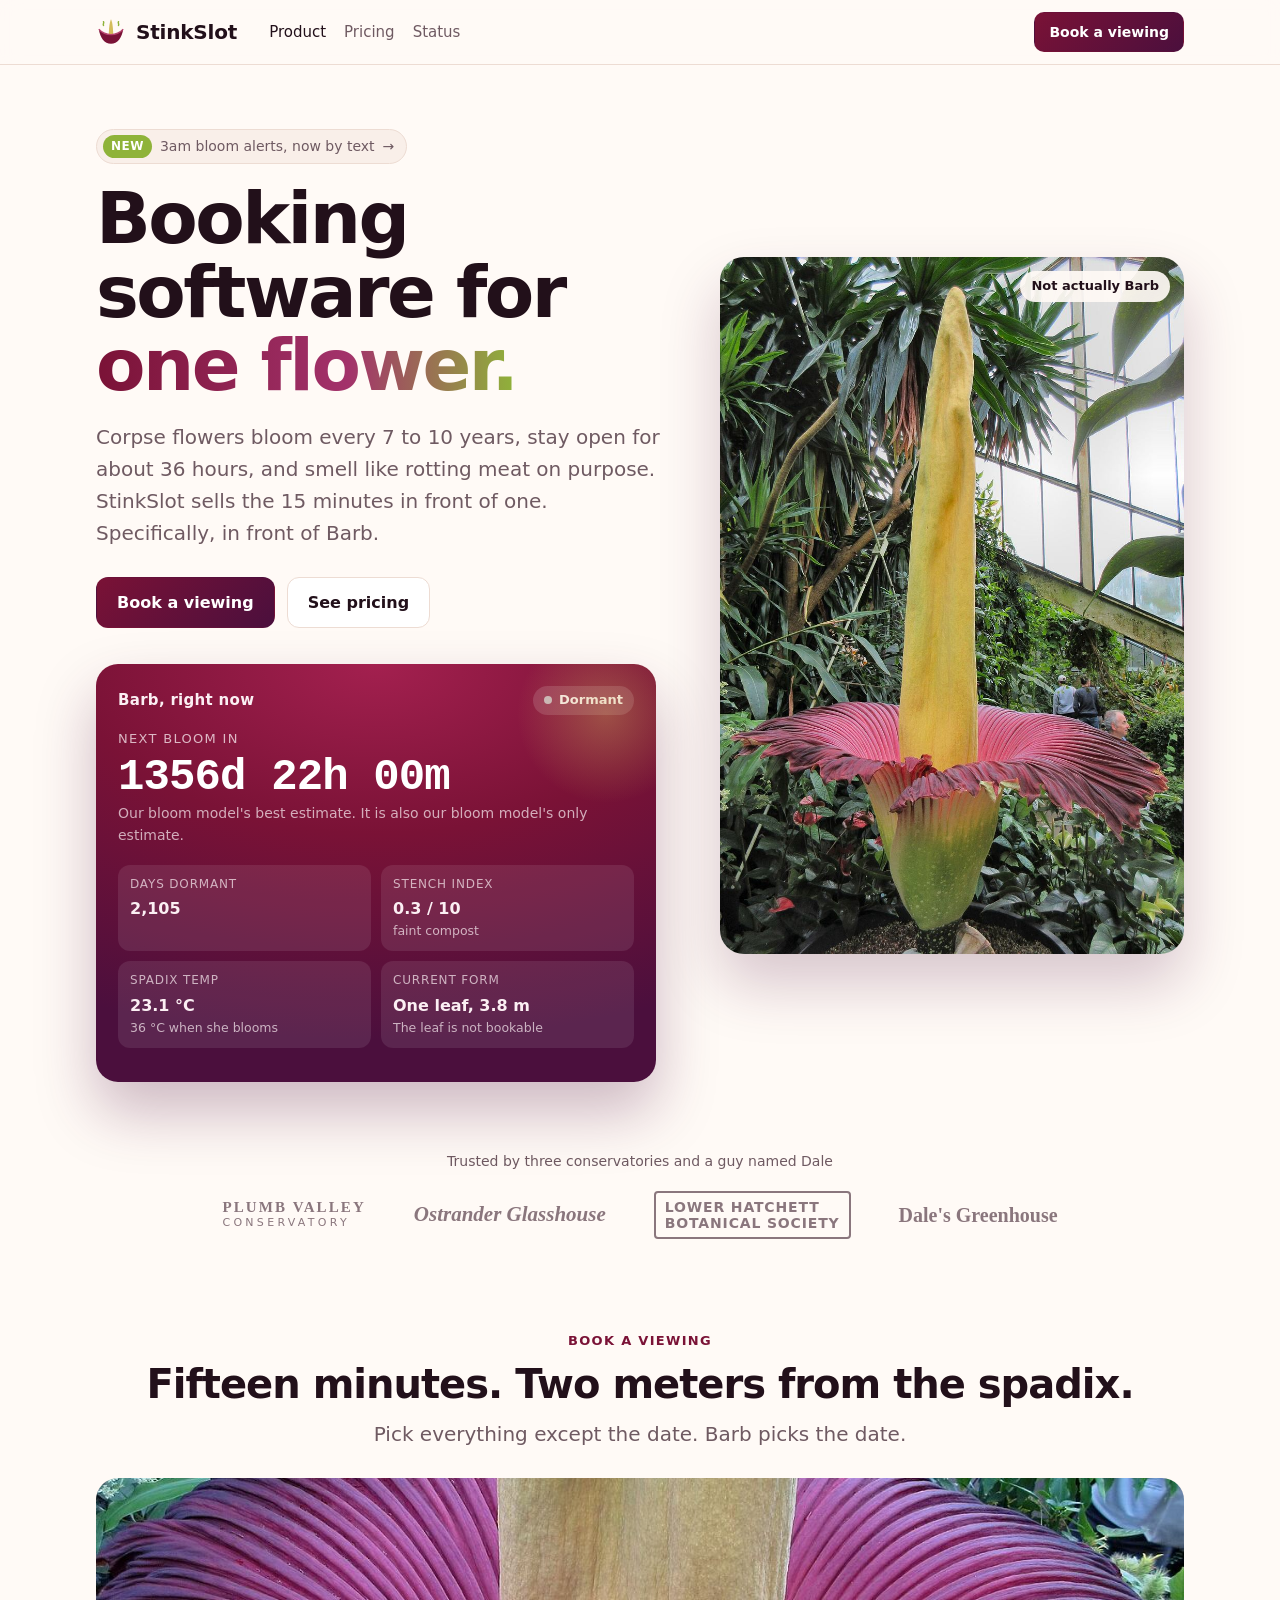
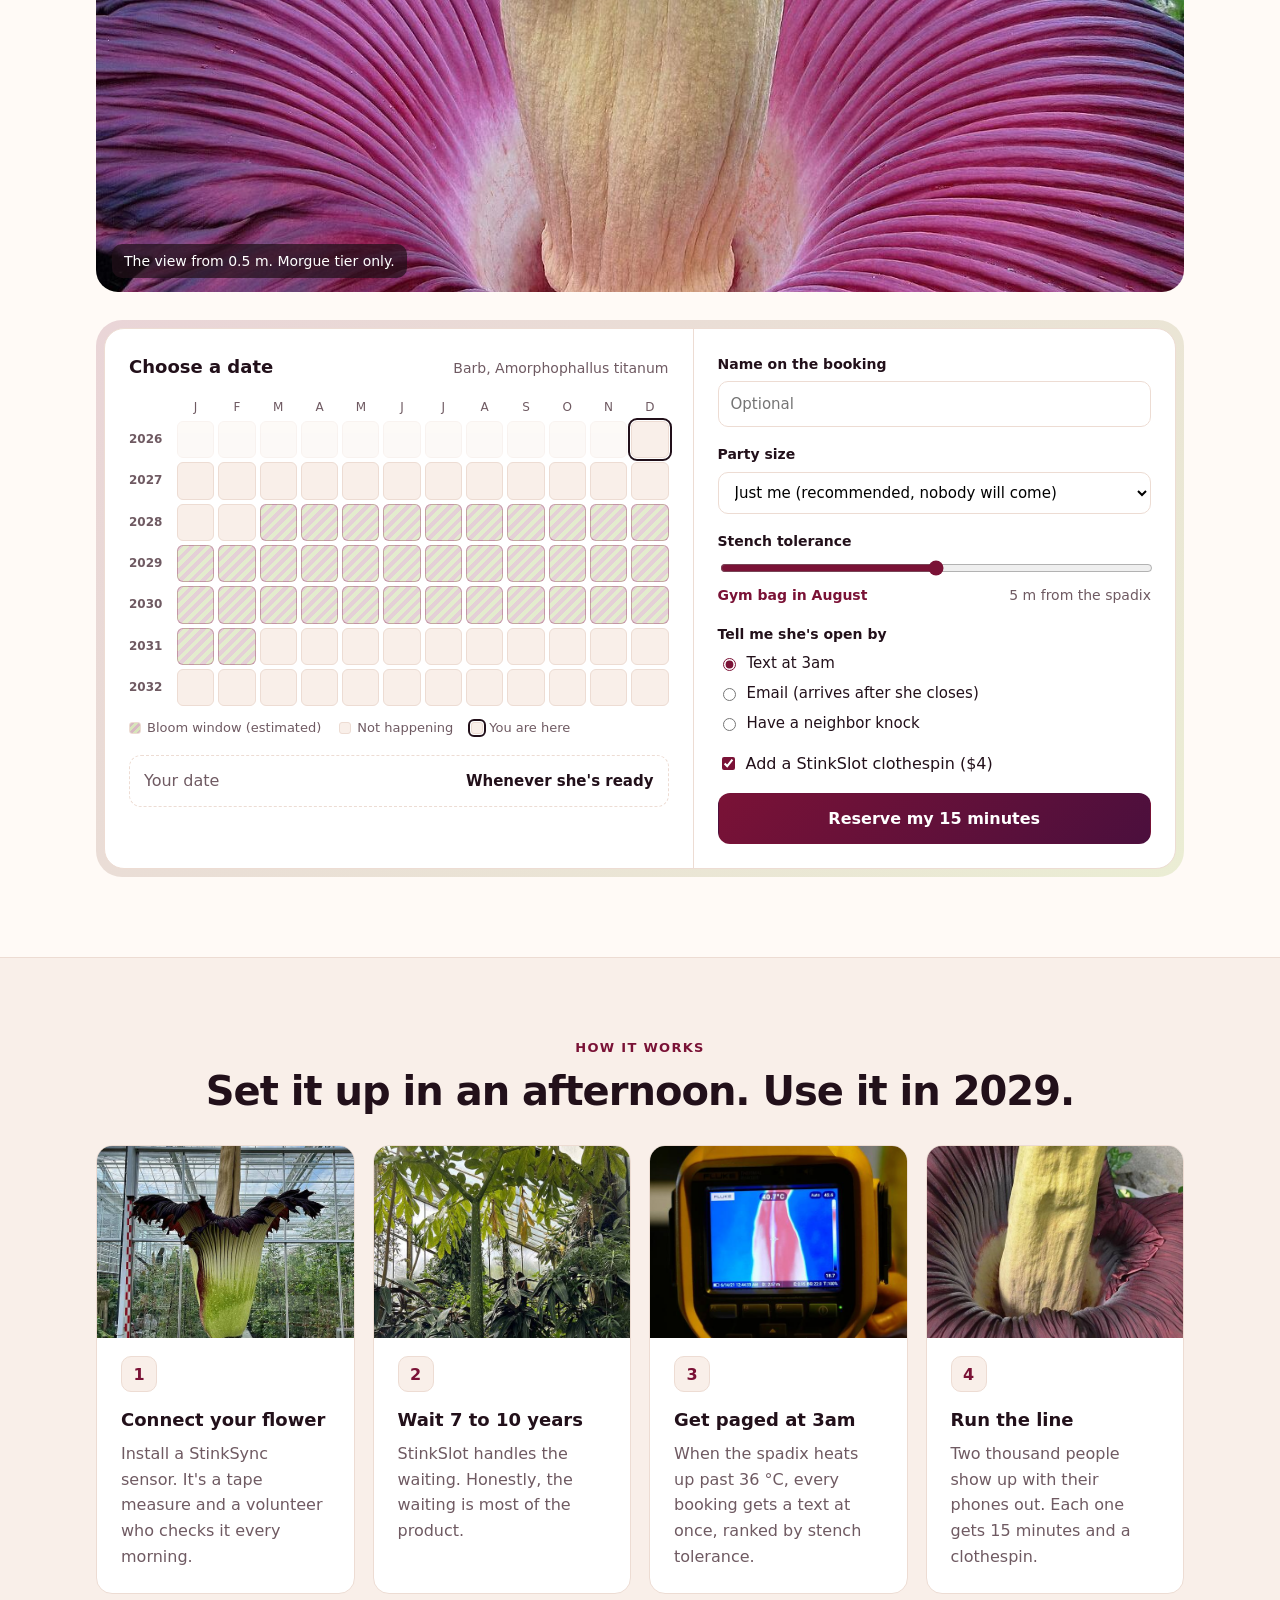
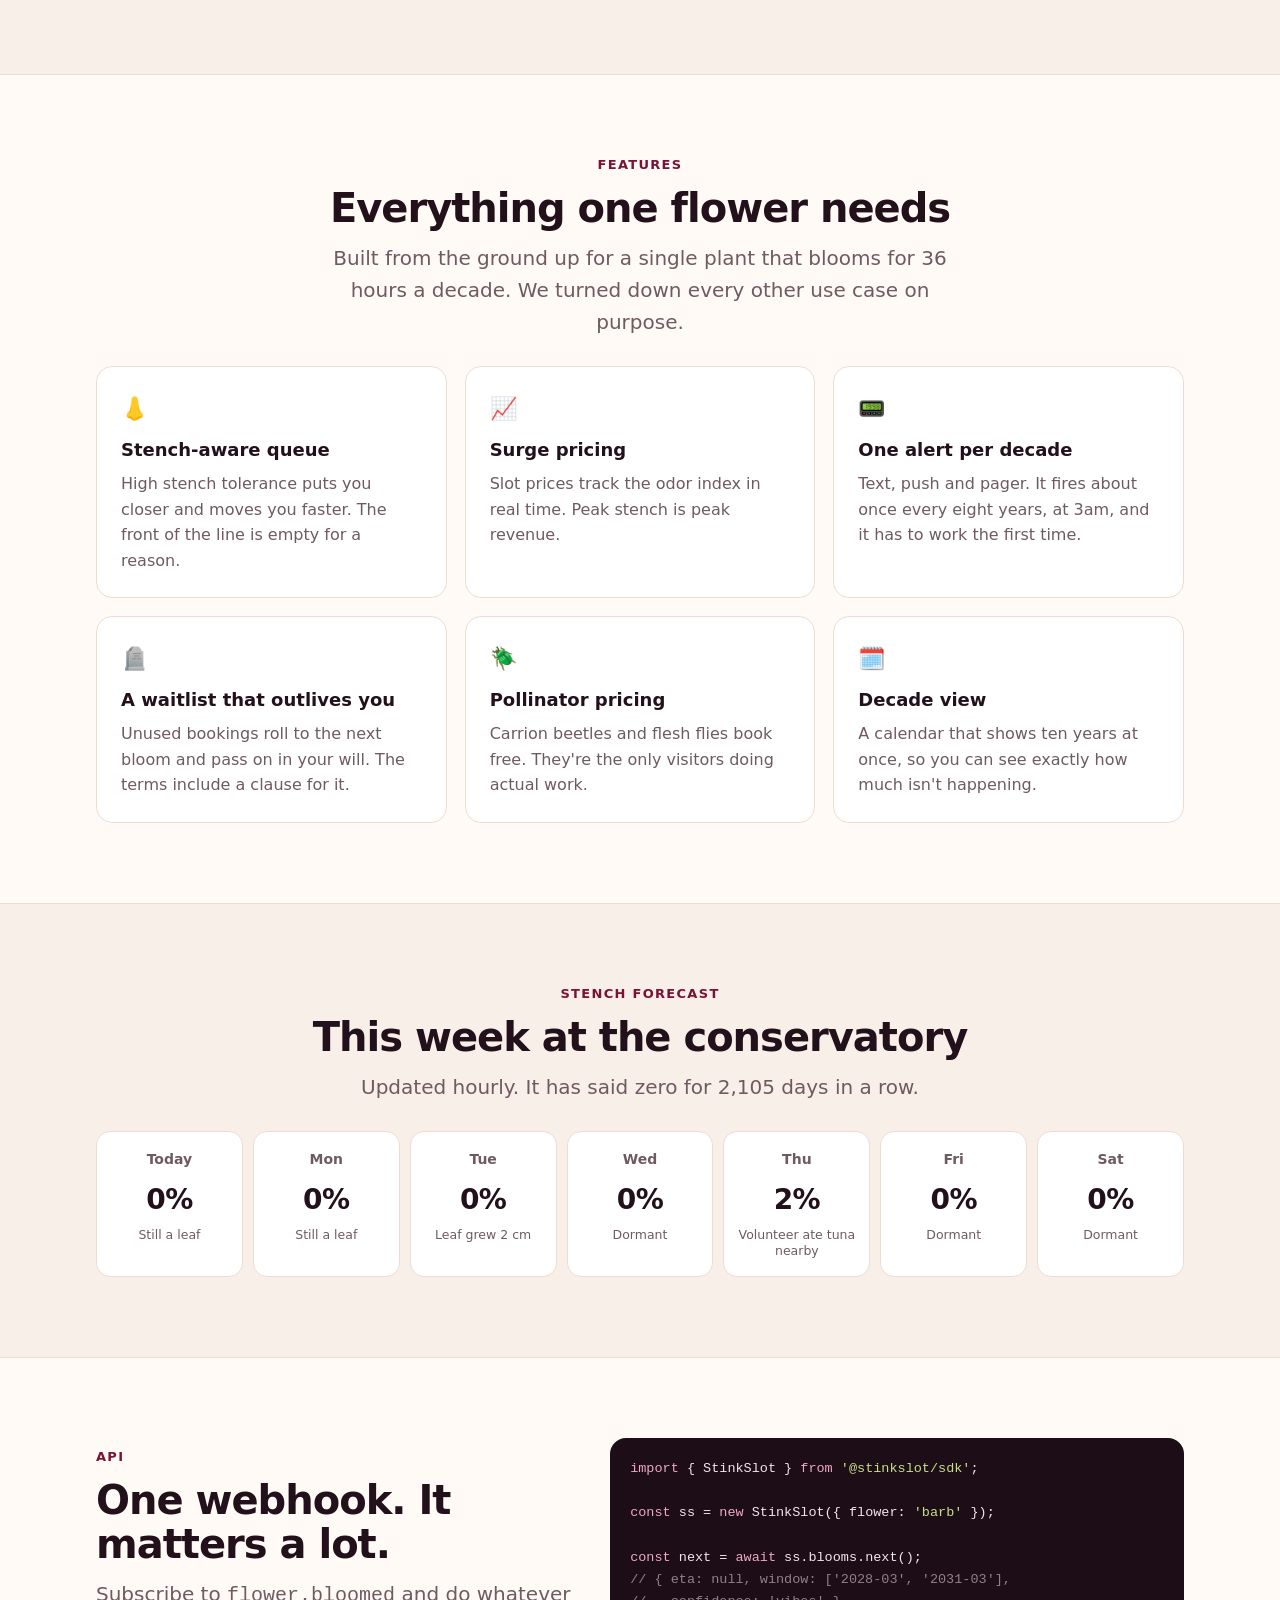
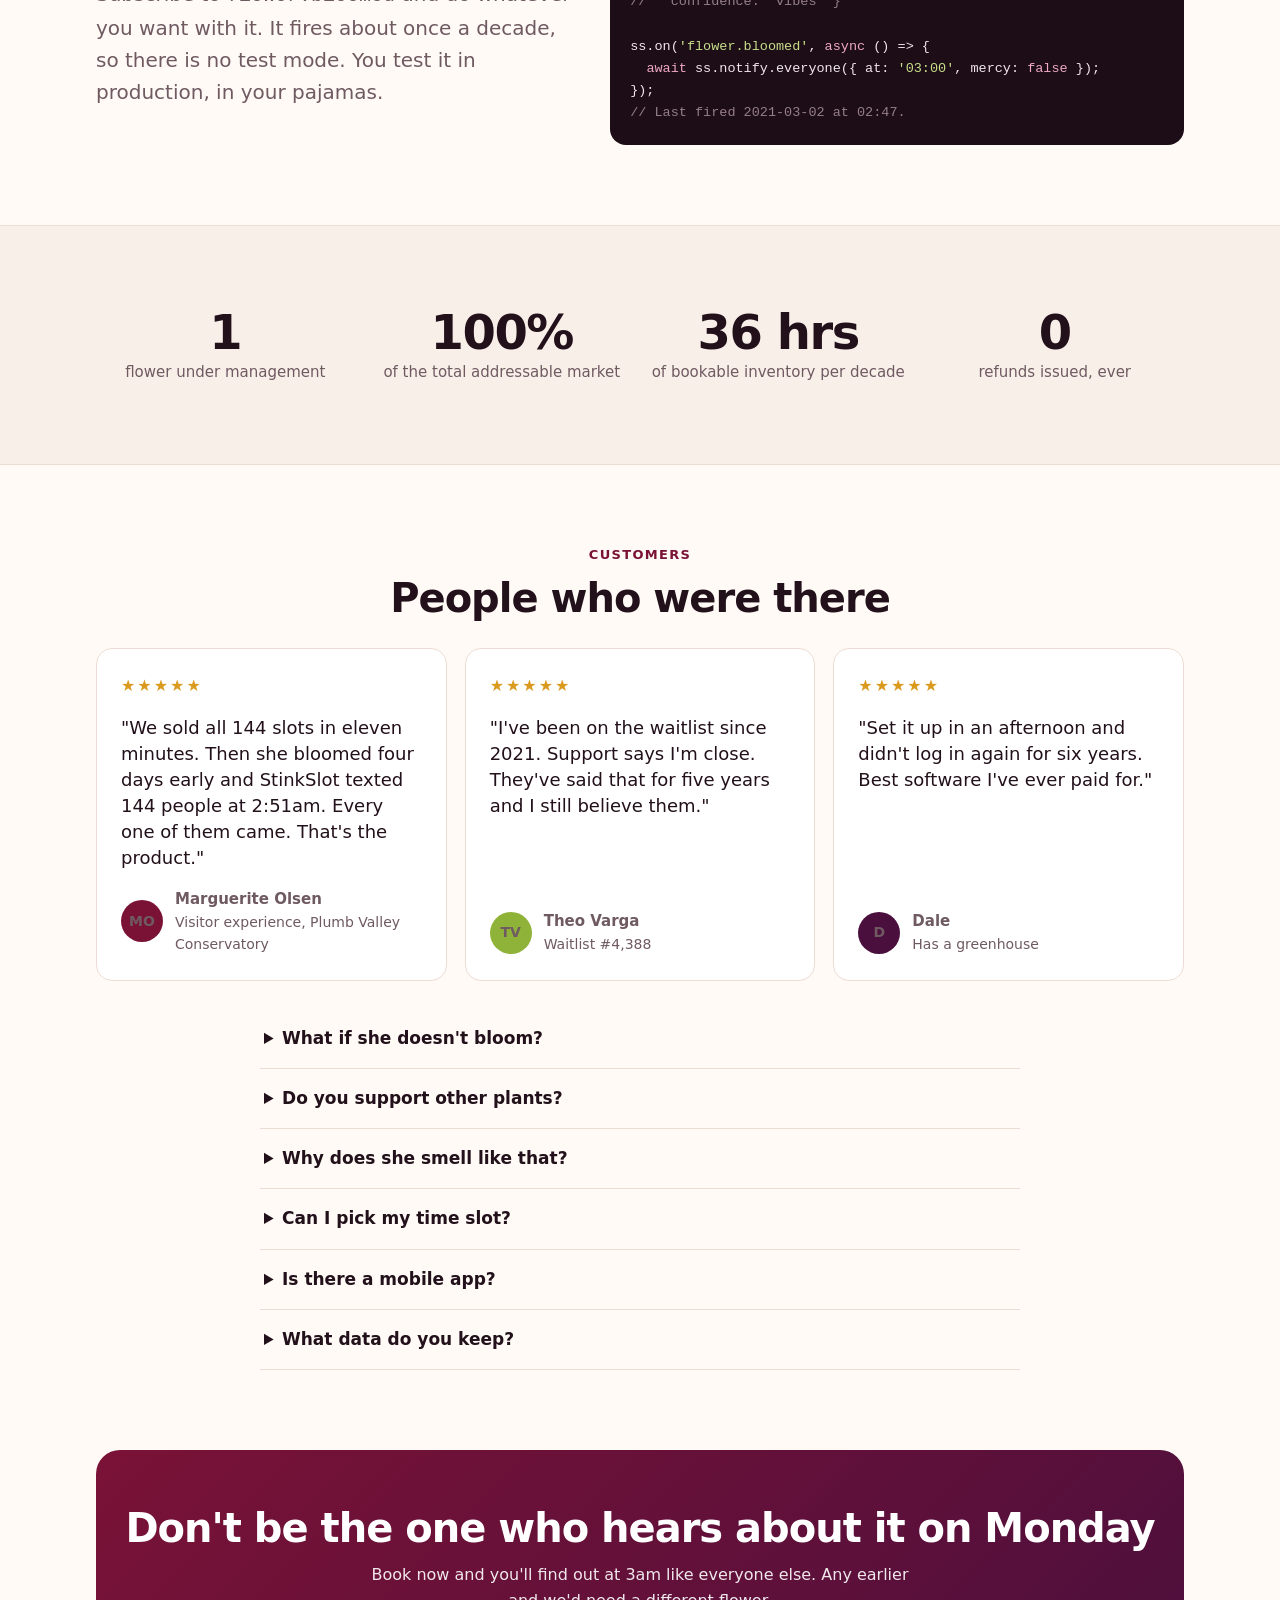
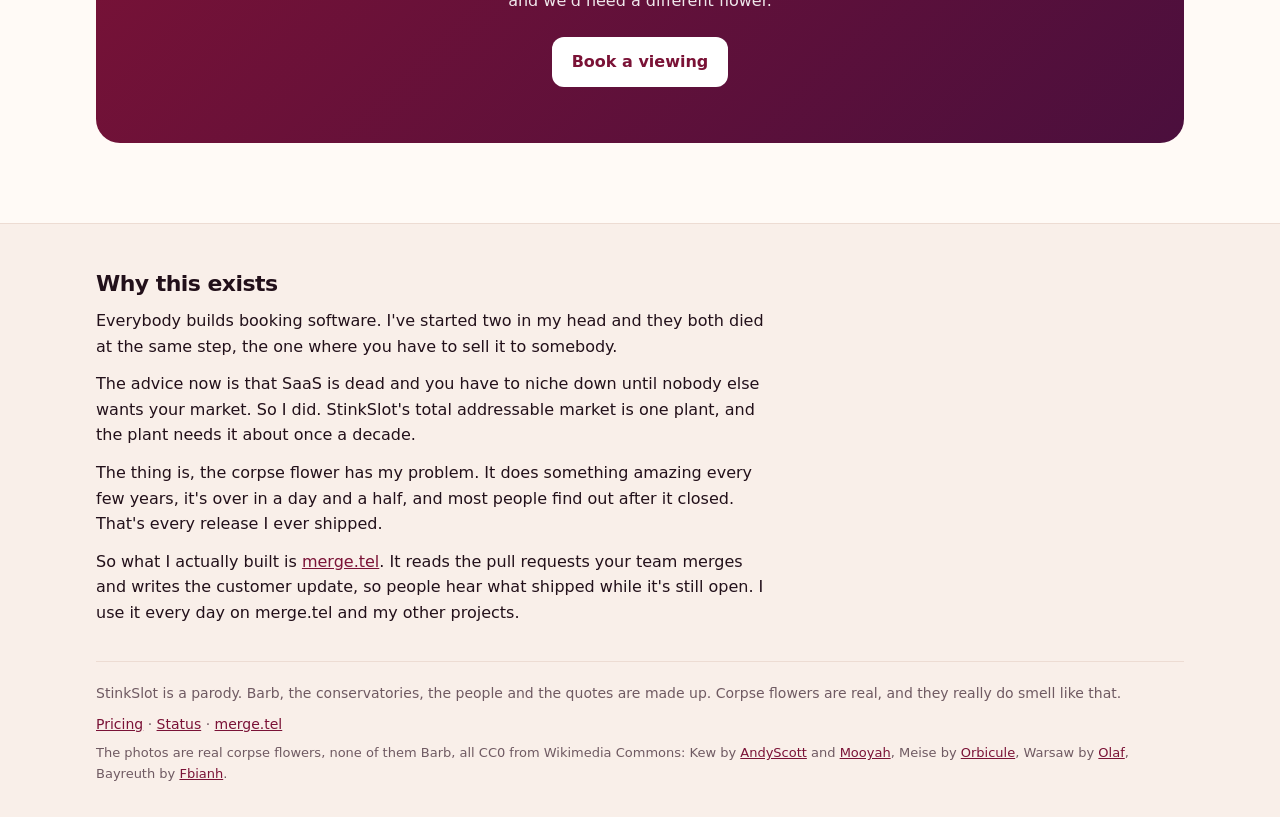
==== commit fcc6c0b1: "Add CC0 corpse flower photos from Wikimedia Commons Hero, booking banner, How it works cards, the st" ====
--- a/index.html
+++ b/index.html
@@ -14,8 +14,15 @@
 <link rel="stylesheet" href="assets/site.css">
 <style>
   .hero { padding: 64px 0 40px; }
-  .hero-grid { display: grid; grid-template-columns: 1.15fr .85fr; gap: 40px; align-items: center; }
+  .hero-grid { display: grid; grid-template-columns: 1.1fr .9fr; gap: 56px; align-items: center; }
   .hero .ctas { display: flex; flex-wrap: wrap; gap: 12px; }
+
+  /* Hero photo */
+  .hero-art { position: relative; }
+  .hero-photo { position: relative; margin: 0; }
+  .hero-photo img { display: block; width: 100%; height: auto; aspect-ratio: 2 / 3; object-fit: cover; object-position: 50% 50%; border-radius: 24px; box-shadow: 0 30px 60px rgba(75, 15, 61, .22); }
+  .not-barb { position: absolute; top: 14px; right: 14px; padding: 5px 11px; border-radius: 999px; background: rgba(255, 250, 246, .92); color: var(--text); font-size: 13px; font-weight: 600; }
+  .hero .live { margin-top: 36px; max-width: 560px; }
 
   /* Barb, right now */
   .live { position: relative; padding: 22px; border-radius: 22px; color: #fbeff3; background: radial-gradient(120% 90% at 50% 0%, #a3204f 0%, var(--brand) 45%, var(--brand-2) 100%); box-shadow: 0 30px 60px rgba(75, 15, 61, .28); overflow: hidden; }
@@ -32,6 +39,11 @@
   .live dd { margin: 2px 0 0; font-weight: 700; font-variant-numeric: tabular-nums; }
   .live dd small { display: block; font-weight: 500; opacity: .7; font-size: 12.5px; }
   .live .fine { color: rgba(251, 239, 243, .7); margin: 0; }
+
+  /* The view */
+  .view { margin: 0 0 28px; position: relative; }
+  .view img { display: block; width: 100%; height: auto; aspect-ratio: 21 / 8; object-fit: cover; border-radius: 22px; }
+  .view figcaption { position: absolute; left: 16px; bottom: 14px; padding: 6px 12px; border-radius: 10px; background: rgba(34, 16, 26, .72); color: #fff; font-size: 14px; }
 
   /* Logos */
   .logos { padding: 28px 0 12px; }
@@ -89,6 +101,8 @@
 
   /* Steps, features */
   .g4 { grid-template-columns: repeat(4, 1fr); }
+  .step { overflow: hidden; }
+  .step img { display: block; height: auto; max-width: none; width: calc(100% + 48px); margin: -24px -24px 18px; aspect-ratio: 4 / 3; object-fit: cover; }
   .step .n { display: grid; place-items: center; width: 36px; height: 36px; margin-bottom: 14px; border-radius: 10px; background: var(--soft); border: 1px solid var(--line); font-weight: 800; color: var(--brand); }
   .feat .ico { font-size: 22px; margin-bottom: 10px; }
   .feat p, .step p { margin: 0; color: var(--muted); }
@@ -134,6 +148,9 @@
 
   @media (max-width: 960px) {
     .hero-grid, .book-inner, .api { grid-template-columns: minmax(0, 1fr); }
+    .hero-art { max-width: 520px; margin: 0 auto; width: 100%; }
+    .hero-photo img { aspect-ratio: 4 / 5; object-position: 50% 85%; }
+    .view img { aspect-ratio: 16 / 9; }
     .book-cal { border-right: 0; border-bottom: 1px solid var(--line); }
     .g4 { grid-template-columns: repeat(2, 1fr); }
     .forecast { grid-template-columns: repeat(4, 1fr); }
@@ -163,8 +180,6 @@
           <a class="btn btn-primary" href="#book">Book a viewing</a>
           <a class="btn" href="pricing/">See pricing</a>
         </div>
-      </div>
-
       <aside class="live" aria-labelledby="live-h">
         <div class="live-top">
           <b id="live-h">Barb, right now</b>
@@ -180,6 +195,14 @@
           <div><dt>Current form</dt><dd>One leaf, <span id="leaf">4.1</span> m<small>The leaf is not bookable</small></dd></div>
         </dl>
       </aside>
+      </div>
+
+      <div class="hero-art">
+      <figure class="hero-photo">
+        <img src="assets/photos/bloom.jpg" width="900" height="1349" alt="A corpse flower in full bloom: a tall pale yellow spadix rising out of a frilled spathe, green outside and deep pink inside, in a glasshouse">
+        <span class="not-barb">Not actually Barb</span>
+      </figure>
+      </div>
     </div>
   </section>
 
@@ -202,6 +225,11 @@
         <h2>Fifteen minutes. Two meters from the spadix.</h2>
         <p class="lede">Pick everything except the date. Barb picks the date.</p>
       </div>
+
+      <figure class="view">
+        <img src="assets/photos/spadix.jpg" width="1280" height="615" loading="lazy" alt="Looking down into an open corpse flower: a thick yellow spadix in the middle of a ribbed, deep pink spathe">
+        <figcaption>The view from 0.5 m. Morgue tier only.</figcaption>
+      </figure>
 
       <div class="book">
         <form class="book-inner" id="form" autocomplete="off">
@@ -283,10 +311,10 @@
         <h2>Set it up in an afternoon. Use it in 2029.</h2>
       </div>
       <div class="grid g4" style="margin-top:32px">
-        <div class="card step"><div class="n">1</div><h3>Connect your flower</h3><p>Install a StinkSync sensor. It's a tape measure and a volunteer who checks it every morning.</p></div>
-        <div class="card step"><div class="n">2</div><h3>Wait 7 to 10 years</h3><p>StinkSlot handles the waiting. Honestly, the waiting is most of the product.</p></div>
-        <div class="card step"><div class="n">3</div><h3>Get paged at 3am</h3><p>When the spathe opens, every booking gets a text at once, ranked by stench tolerance.</p></div>
-        <div class="card step"><div class="n">4</div><h3>Run the line</h3><p>Two thousand people show up with their phones out. Each one gets 15 minutes and a clothespin.</p></div>
+        <div class="card step"><img src="assets/photos/measure.jpg" width="640" height="853" loading="lazy" style="object-position:50% 45%" alt="An open corpse flower in a pot, with a measuring stick standing next to it"><div class="n">1</div><h3>Connect your flower</h3><p>Install a StinkSync sensor. It's a tape measure and a volunteer who checks it every morning.</p></div>
+        <div class="card step"><img src="assets/photos/leaf.jpg" width="640" height="853" loading="lazy" style="object-position:50% 30%" alt="A corpse flower in its leaf stage: one tall stalk with a spreading canopy of leaflets, like a small tree"><div class="n">2</div><h3>Wait 7 to 10 years</h3><p>StinkSlot handles the waiting. Honestly, the waiting is most of the product.</p></div>
+        <div class="card step"><img src="assets/photos/thermal.jpg" width="640" height="426" loading="lazy" alt="A hand holding a thermal camera pointed at a blooming corpse flower, the screen reading 40.7 degrees Celsius"><div class="n">3</div><h3>Get paged at 3am</h3><p>When the spadix heats up past 36 °C, every booking gets a text at once, ranked by stench tolerance.</p></div>
+        <div class="card step"><img src="assets/photos/frill.jpg" width="640" height="424" loading="lazy" alt="Close-up of the base of a corpse flower spadix inside the purple, frilled spathe"><div class="n">4</div><h3>Run the line</h3><p>Two thousand people show up with their phones out. Each one gets 15 minutes and a clothespin.</p></div>
       </div>
     </div>
   </section>
--- a/assets/site.css
+++ b/assets/site.css
@@ -75,6 +75,7 @@
 .john p { margin: 0 0 12px; }
 .footbar { display: flex; flex-wrap: wrap; justify-content: space-between; gap: 8px 24px; padding: 20px 0 32px; border-top: 1px solid var(--line); color: var(--muted); font-size: 14px; }
 .footbar p { margin: 0; }
+.footbar .credits { flex-basis: 100%; order: 3; font-size: 13px; }
 
 /* Modal */
 dialog { width: min(480px, calc(100vw - 32px)); padding: 0; border: 1px solid var(--line); border-radius: 20px; box-shadow: 0 30px 80px rgba(60, 10, 30, .3); }
